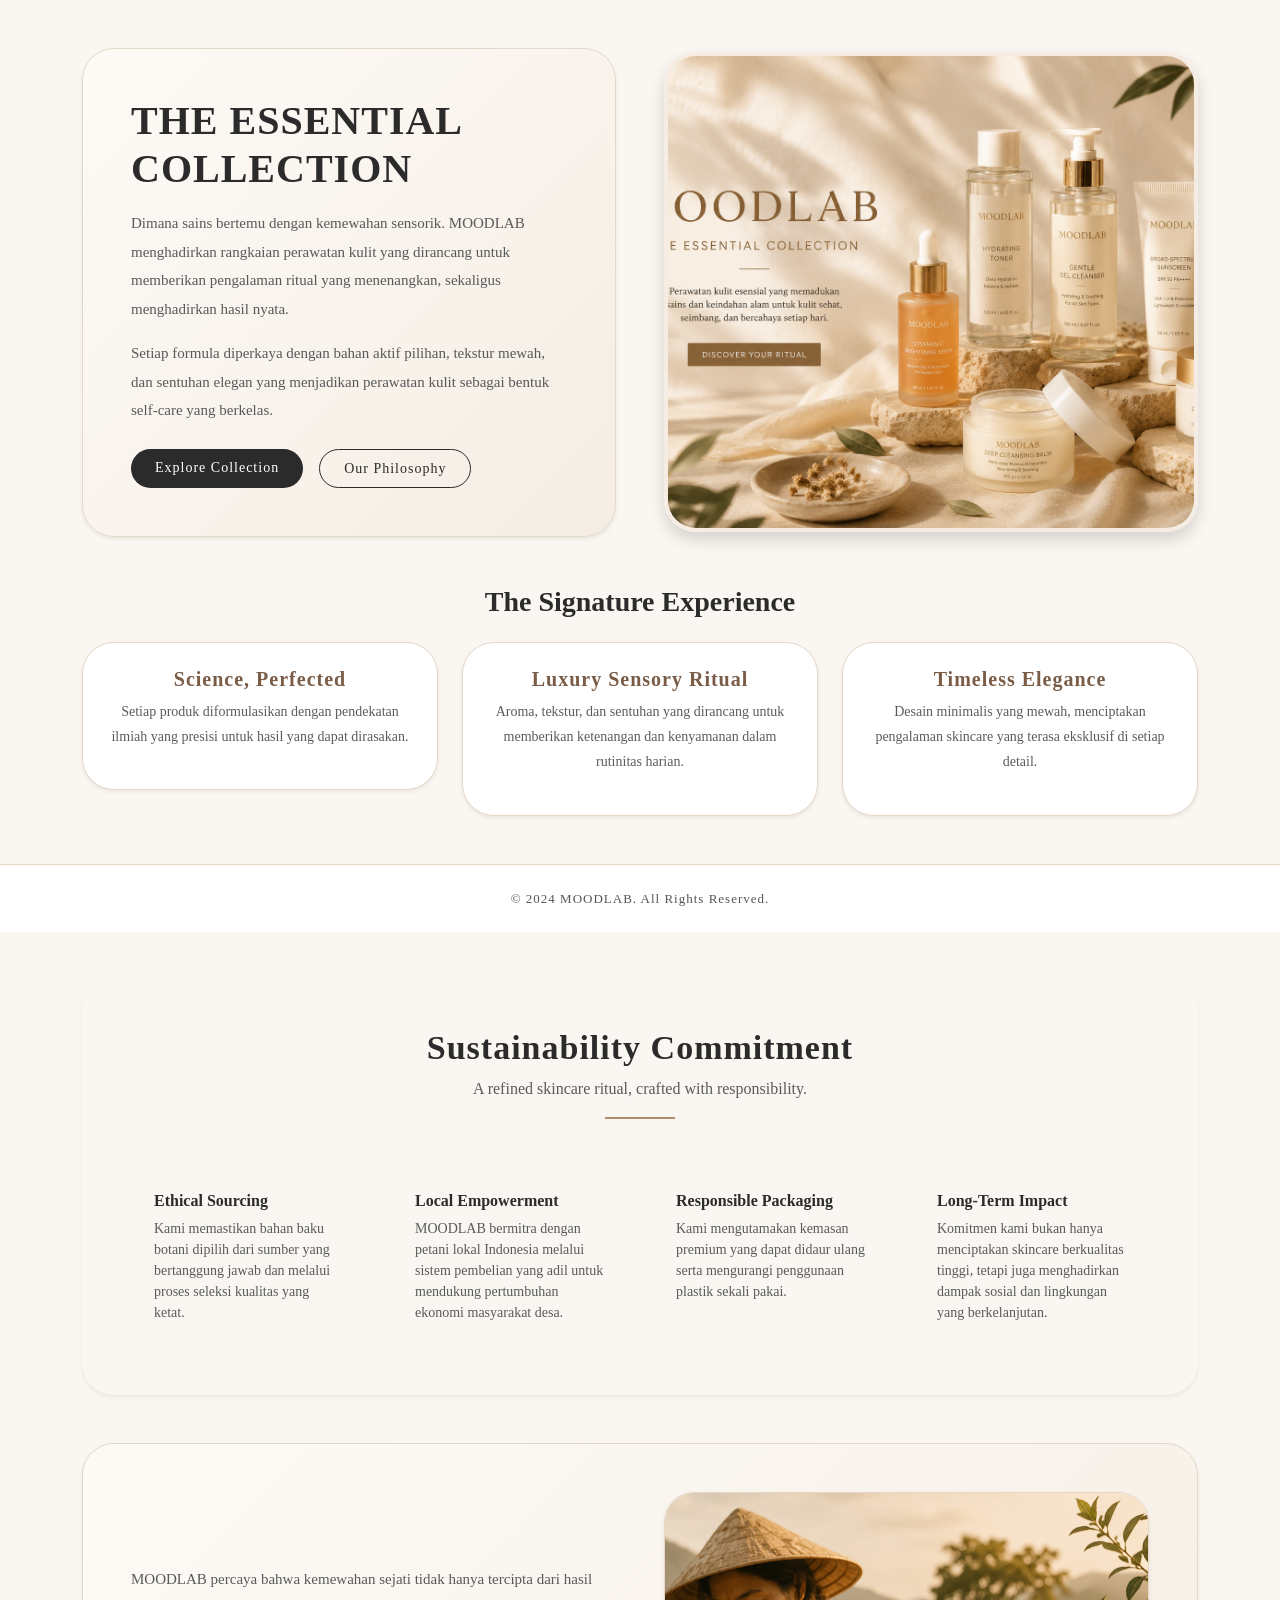
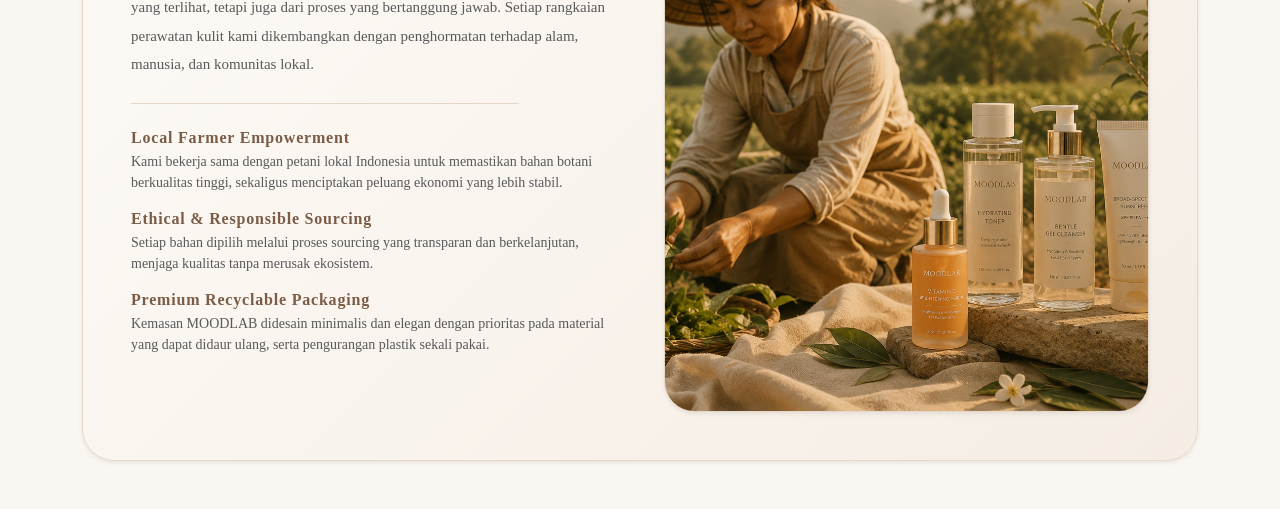
==== home.html @ 0cb08655 "first commit" ====
<!DOCTYPE html>
<html lang="id">
<head>
  <meta charset="UTF-8">
  <meta name="viewport" content="width=device-width, initial-scale=1.0">
  <title>MOODLAB - Home</title>

  <link href="https://cdn.jsdelivr.net/npm/bootstrap@5.3.3/dist/css/bootstrap.min.css" rel="stylesheet">
  <link rel="stylesheet" href="style.css">
</head>

<body>

  <section class="container my-5">
    <div class="row align-items-center g-5">

      <div class="col-lg-6">
        <div class="hero-box p-5 rounded-5 shadow-sm">
          <h1 class="fw-bold hero-title">
            THE ESSENTIAL COLLECTION
          </h1>

          <p class="text-muted mt-3 hero-desc">
            Dimana sains bertemu dengan kemewahan sensorik.
            MOODLAB menghadirkan rangkaian perawatan kulit yang dirancang untuk
            memberikan pengalaman ritual yang menenangkan, sekaligus menghadirkan hasil nyata.
          </p>

          <p class="text-muted hero-desc">
            Setiap formula diperkaya dengan bahan aktif pilihan, tekstur mewah, dan sentuhan elegan
            yang menjadikan perawatan kulit sebagai bentuk self-care yang berkelas.
          </p>

          <div class="d-flex gap-3 mt-4">
            <a href="products.html" target="_self" class="btn btn-dark px-4 py-2 rounded-pill">
              Explore Collection
            </a>

            <a href="about.html" target="_self" class="btn btn-outline-dark px-4 py-2 rounded-pill">
              Our Philosophy
            </a>
          </div>
        </div>
      </div>

      <div class="col-lg-6 text-center">
        <img 
          src="homepage.png"
          class="img-fluid rounded-5 shadow hero-img"
          alt="MOODLAB Skincare Collection">
      </div>

    </div>
  </section>

  <section class="container my-5">
    <h3 class="fw-bold text-center mb-4">The Signature Experience</h3>

    <div class="row g-4 text-center">

      <div class="col-md-4">
        <div class="feature-box p-4 rounded-5 shadow-sm">
          <h5 class="fw-bold">Science, Perfected</h5>
          <p class="text-muted small">
            Setiap produk diformulasikan dengan pendekatan ilmiah yang presisi untuk hasil yang dapat dirasakan.
          </p>
        </div>
      </div>

      <div class="col-md-4">
        <div class="feature-box p-4 rounded-5 shadow-sm">
          <h5 class="fw-bold">Luxury Sensory Ritual</h5>
          <p class="text-muted small">
            Aroma, tekstur, dan sentuhan yang dirancang untuk memberikan ketenangan dan kenyamanan dalam rutinitas harian.
          </p>
        </div>
      </div>

      <div class="col-md-4">
        <div class="feature-box p-4 rounded-5 shadow-sm">
          <h5 class="fw-bold">Timeless Elegance</h5>
          <p class="text-muted small">
            Desain minimalis yang mewah, menciptakan pengalaman skincare yang terasa eksklusif di setiap detail.
          </p>
        </div>
      </div>

    </div>
  </section>

  <footer class="footer-section text-center py-4 mt-5">
    <p class="mb-0">© 2024 MOODLAB. All Rights Reserved.</p>
  </footer>

  <section class="container my-5">
  <div class="sustain-box p-5 rounded-5 shadow-sm">
    
    <div class="text-center mb-4">
      <h3 class="fw-bold sustain-title">Sustainability Commitment</h3>
      <p class="text-muted sustain-subtitle mb-0">
        A refined skincare ritual, crafted with responsibility.
      </p>
      <div class="about-line mx-auto mt-3"></div>
    </div>

    <div class="row g-4 mt-2">

      <div class="col-md-6 col-lg-3">
        <div class="sustain-card p-4 rounded-4 h-100">
          <h6 class="fw-bold sustain-heading">Ethical Sourcing</h6>
          <p class="text-muted small mb-0">
            Kami memastikan bahan baku botani dipilih dari sumber yang bertanggung jawab dan melalui proses seleksi kualitas yang ketat.
          </p>
        </div>
      </div>

      <div class="col-md-6 col-lg-3">
        <div class="sustain-card p-4 rounded-4 h-100">
          <h6 class="fw-bold sustain-heading">Local Empowerment</h6>
          <p class="text-muted small mb-0">
            MOODLAB bermitra dengan petani lokal Indonesia melalui sistem pembelian yang adil untuk mendukung pertumbuhan ekonomi masyarakat desa.
          </p>
        </div>
      </div>

      <div class="col-md-6 col-lg-3">
        <div class="sustain-card p-4 rounded-4 h-100">
          <h6 class="fw-bold sustain-heading">Responsible Packaging</h6>
          <p class="text-muted small mb-0">
            Kami mengutamakan kemasan premium yang dapat didaur ulang serta mengurangi penggunaan plastik sekali pakai.
          </p>
        </div>
      </div>

      <div class="col-md-6 col-lg-3">
        <div class="sustain-card p-4 rounded-4 h-100">
          <h6 class="fw-bold sustain-heading">Long-Term Impact</h6>
          <p class="text-muted small mb-0">
            Komitmen kami bukan hanya menciptakan skincare berkualitas tinggi, tetapi juga menghadirkan dampak sosial dan lingkungan yang berkelanjutan.
          </p>
        </div>
      </div>

    </div>

  </div>
</section>

<section class="container my-5">
  <div class="sustain-exclusive p-5 rounded-5 shadow-sm">

    <div class="row align-items-center g-5">

      <!-- Left Text -->
      <div class="col-lg-6">
        <h3 class="fw-bold sustain-title mb-3"></h3>
        <p class="text-muted sustain-desc">
          MOODLAB percaya bahwa kemewahan sejati tidak hanya tercipta dari hasil yang terlihat,
          tetapi juga dari proses yang bertanggung jawab. Setiap rangkaian perawatan kulit kami
          dikembangkan dengan penghormatan terhadap alam, manusia, dan komunitas lokal.
        </p>

        <div class="sustain-divider my-4"></div>

        <div class="sustain-point">
          <h6 class="fw-bold mb-1">Local Farmer Empowerment</h6>
          <p class="text-muted small mb-3">
            Kami bekerja sama dengan petani lokal Indonesia untuk memastikan bahan botani berkualitas tinggi,
            sekaligus menciptakan peluang ekonomi yang lebih stabil.
          </p>
        </div>

        <div class="sustain-point">
          <h6 class="fw-bold mb-1">Ethical & Responsible Sourcing</h6>
          <p class="text-muted small mb-3">
            Setiap bahan dipilih melalui proses sourcing yang transparan dan berkelanjutan,
            menjaga kualitas tanpa merusak ekosistem.
          </p>
        </div>

        <div class="sustain-point">
          <h6 class="fw-bold mb-1">Premium Recyclable Packaging</h6>
          <p class="text-muted small mb-0">
            Kemasan MOODLAB didesain minimalis dan elegan dengan prioritas pada material yang dapat didaur ulang,
            serta pengurangan plastik sekali pakai.
          </p>
        </div>

      </div>

      <!-- Right Image -->
<!-- Right Image -->
<div class="col-lg-6 text-center">
  <div class="sustain-img-box">
    <img 
      src="sustain.png"
      class="img-fluid sustain-img shadow-sm"
      alt="MOODLAB Sustainability">
  </div>
</div>
</section>

</body>
</html>
---- style.css ----
body {
  font-family: "Georgia", serif;
  background-color: #faf7f2;
  margin: 0;
  padding: 0;
  color: #2b2b2b;
}

/* Topbar */
.topbar {
  background-color: #cbb59d;
  color: white;
  font-size: 13px;
  padding: 10px;
  letter-spacing: 1px;
  font-weight: 500;
}

/* Navbar */
.custom-navbar {
  background-color: #ffffff;
}

.brand-text {
  font-size: 22px;
  letter-spacing: 4px;
  color: #7a5c47 !important;
  font-weight: bold;
}

.custom-navbar .nav-link {
  font-size: 14px;
  margin: 0 12px;
  color: #2b2b2b !important;
  font-weight: 500;
  letter-spacing: 1px;
  transition: 0.3s;
}

.custom-navbar .nav-link:hover {
  color: #b08b6e !important;
  text-decoration: underline;
}

.nav-icon {
  font-size: 13px;
  color: #2b2b2b;
  text-decoration: none;
  font-weight: 500;
  letter-spacing: 1px;
}

.nav-icon:hover {
  color: #b08b6e;
  text-decoration: underline;
}

/* iframe */
.content-frame {
  width: 100%;
  height: calc(100vh - 110px);
  border: none;
  background-color: #faf7f2;
}

/* Hero */
.hero-box {
  background: linear-gradient(135deg, #fdfaf6, #f5ede4);
  border: 1px solid #e6d8c8;
}

.hero-title {
  font-size: 40px;
  color: #2b2b2b;
  letter-spacing: 1px;
}

.hero-desc {
  font-size: 15px;
  line-height: 1.9;
  color: #555;
}

.hero-img {
  height: 480px;
  object-fit: cover;
  border: 4px solid #f5ede4;
}

/* Buttons */
.btn-dark {
  background-color: #2b2b2b !important;
  border: none;
  letter-spacing: 1px;
  font-size: 14px;
}

.btn-dark:hover {
  background-color: #7a5c47 !important;
}

.btn-outline-dark {
  border: 1px solid #2b2b2b !important;
  color: #2b2b2b !important;
  letter-spacing: 1px;
  font-size: 14px;
}

.btn-outline-dark:hover {
  background-color: #7a5c47 !important;
  color: white !important;
  border: 1px solid #7a5c47 !important;
}

/* Feature Box */
.feature-box {
  background-color: #ffffff;
  border: 1px solid #e6d8c8;
}

.feature-box h5 {
  color: #7a5c47;
  letter-spacing: 1px;
}

.feature-box p {
  font-size: 14px;
  line-height: 1.8;
}

/* Product Cards */
.product-img {
  height: 260px;
  width: 100%;
  object-fit: contain; 
  background-color: #faf7f2;
  padding: 15px;
}

.product-card {
  overflow: hidden;
}

.card-img-top {
  border-bottom: 1px solid #eee;
}

.product-card {
  background-color: #ffffff;
  transition: 0.3s ease;
}

.product-card:hover {
  transform: translateY(-6px);
  box-shadow: 0px 10px 25px rgba(0,0,0,0.08);
}

.product-card h5 {
  color: #2b2b2b;
}

.product-card p {
  font-size: 14px;
  color: #666;
}

/* Contact Form */
.contact-form {
  border: 1px solid #e6d8c8;
  background-color: #ffffff;
}

.form-control {
  border-radius: 12px;
  border: 1px solid #d9c8b5;
}

.form-control:focus {
  border-color: #b08b6e;
  box-shadow: 0 0 0 0.2rem rgba(176, 139, 110, 0.25);
}

/* Footer */
.footer-section {
  background-color: #ffffff;
  border-top: 1px solid #e6d8c8;
  font-size: 13px;
  color: #555;
  font-weight: 500;
  letter-spacing: 1px;
}

.about-text {
  font-size: 15px;
  line-height: 1.8;
}

.about-img {
  max-height: 600px;
  object-fit: cover;
}

/* ABOUT PAGE LUXURY LAYOUT */
.about-section {
  max-width: 1200px;
}

.about-title {
  letter-spacing: 1px;
  font-size: 42px;
}

.about-subtitle {
  font-size: 15px;
  letter-spacing: 0.5px;
}

.about-line {
  width: 70px;
  height: 2px;
  background-color: #b08b6e;
}

.about-heading {
  font-size: 22px;
  margin-bottom: 12px;
}

.about-text {
  font-size: 15px;
  line-height: 1.9;
}

.section-divider {
  margin: 28px 0;
  border-top: 1px solid #e6d8c8;
}

.about-list li {
  margin-bottom: 10px;
}

/* Portrait Image Styling */
.about-image-wrapper {
  position: sticky;
  top: 110px;
}

.about-portrait {
  width: 100%;
  height: 820px;
  object-fit: cover;
  border-radius: 30px;
  border: 1px solid #e6d8c8;
}

/* Sustainability Exclusive Section */
.sustain-exclusive {
  background: linear-gradient(135deg, #fdfaf6, #f5ede4);
  border: 1px solid #e6d8c8;
}

.sustain-title {
  font-size: 34px;
  letter-spacing: 1px;
  color: #2b2b2b;
}

.sustain-desc {
  font-size: 15px;
  line-height: 1.9;
}

.sustain-divider {
  border-top: 1px solid #e6d8c8;
  width: 80%;
}

.sustain-point h6 {
  letter-spacing: 0.8px;
  color: #7a5c47;
}

.sustain-img {
  width: 100%;
  height: 520px;
  object-fit: cover;
  border-radius: 30px;
  border: 1px solid #e6d8c8;
}

/* Checkout Page */
.checkout-box {
  background-color: #ffffff;
  border: 1px solid #e6d8c8;
}

.checkout-summary {
  background: linear-gradient(135deg, #fdfaf6, #f5ede4);
  border: 1px solid #e6d8c8;
}
/* Bag Page */
.bag-img {
  width: 85px;
  height: 85px;
  object-fit: contain;
  border: 1px solid #e6d8c8;
  border-radius: 16px;
  padding: 8px;
  background-color: #faf7f2;
}

.bag-qty {
  width: 70px;
  border-radius: 12px;
  border: 1px solid #d9c8b5;
}
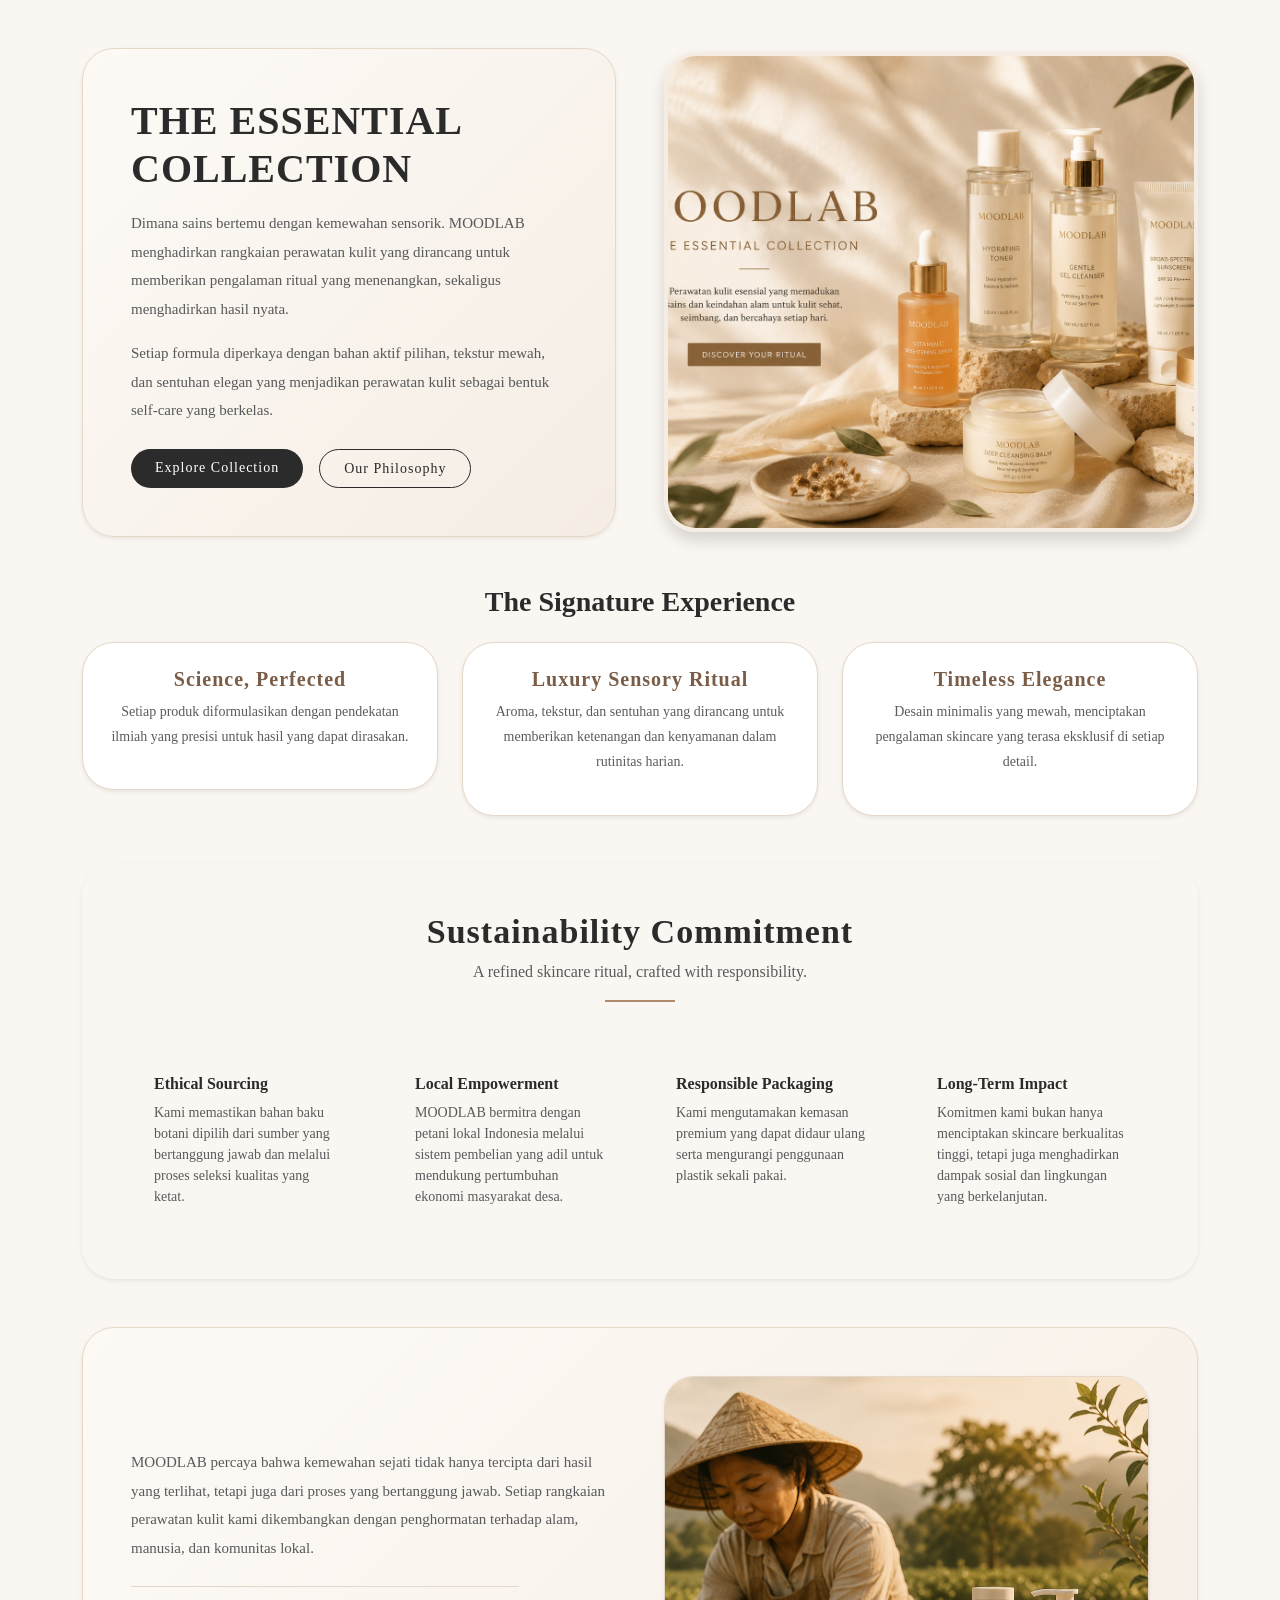
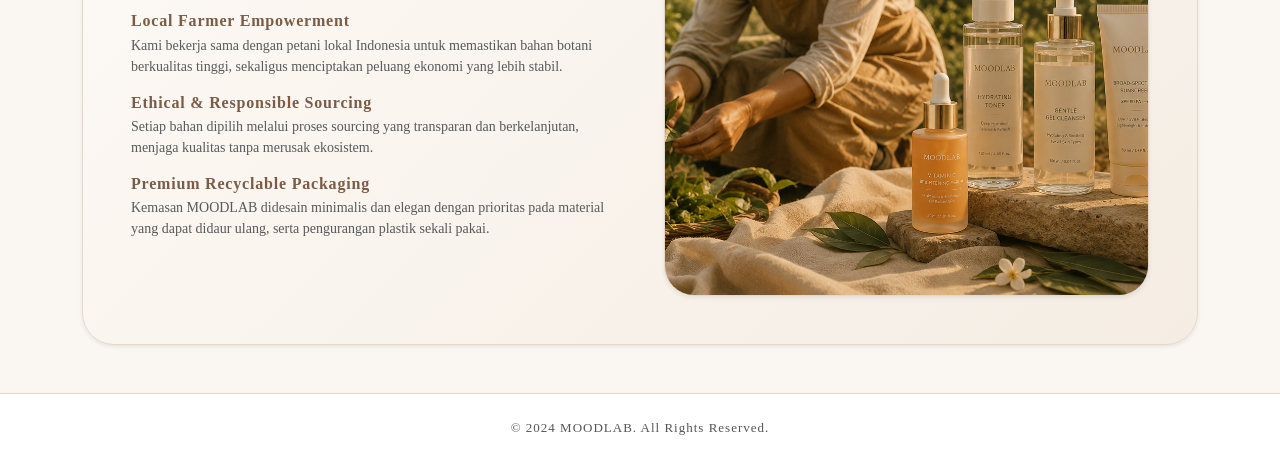
==== commit f5cc4c17: "Update home.html" ====
--- a/home.html
+++ b/home.html
@@ -87,10 +87,6 @@
 
     </div>
   </section>
-
-  <footer class="footer-section text-center py-4 mt-5">
-    <p class="mb-0">© 2024 MOODLAB. All Rights Reserved.</p>
-  </footer>
 
   <section class="container my-5">
   <div class="sustain-box p-5 rounded-5 shadow-sm">
@@ -199,6 +195,9 @@
   </div>
 </div>
 </section>
+  <footer class="footer-section text-center py-4 mt-5">
+    <p class="mb-0">© 2024 MOODLAB. All Rights Reserved.</p>
+  </footer>      
 
 </body>
-</html>+</html>
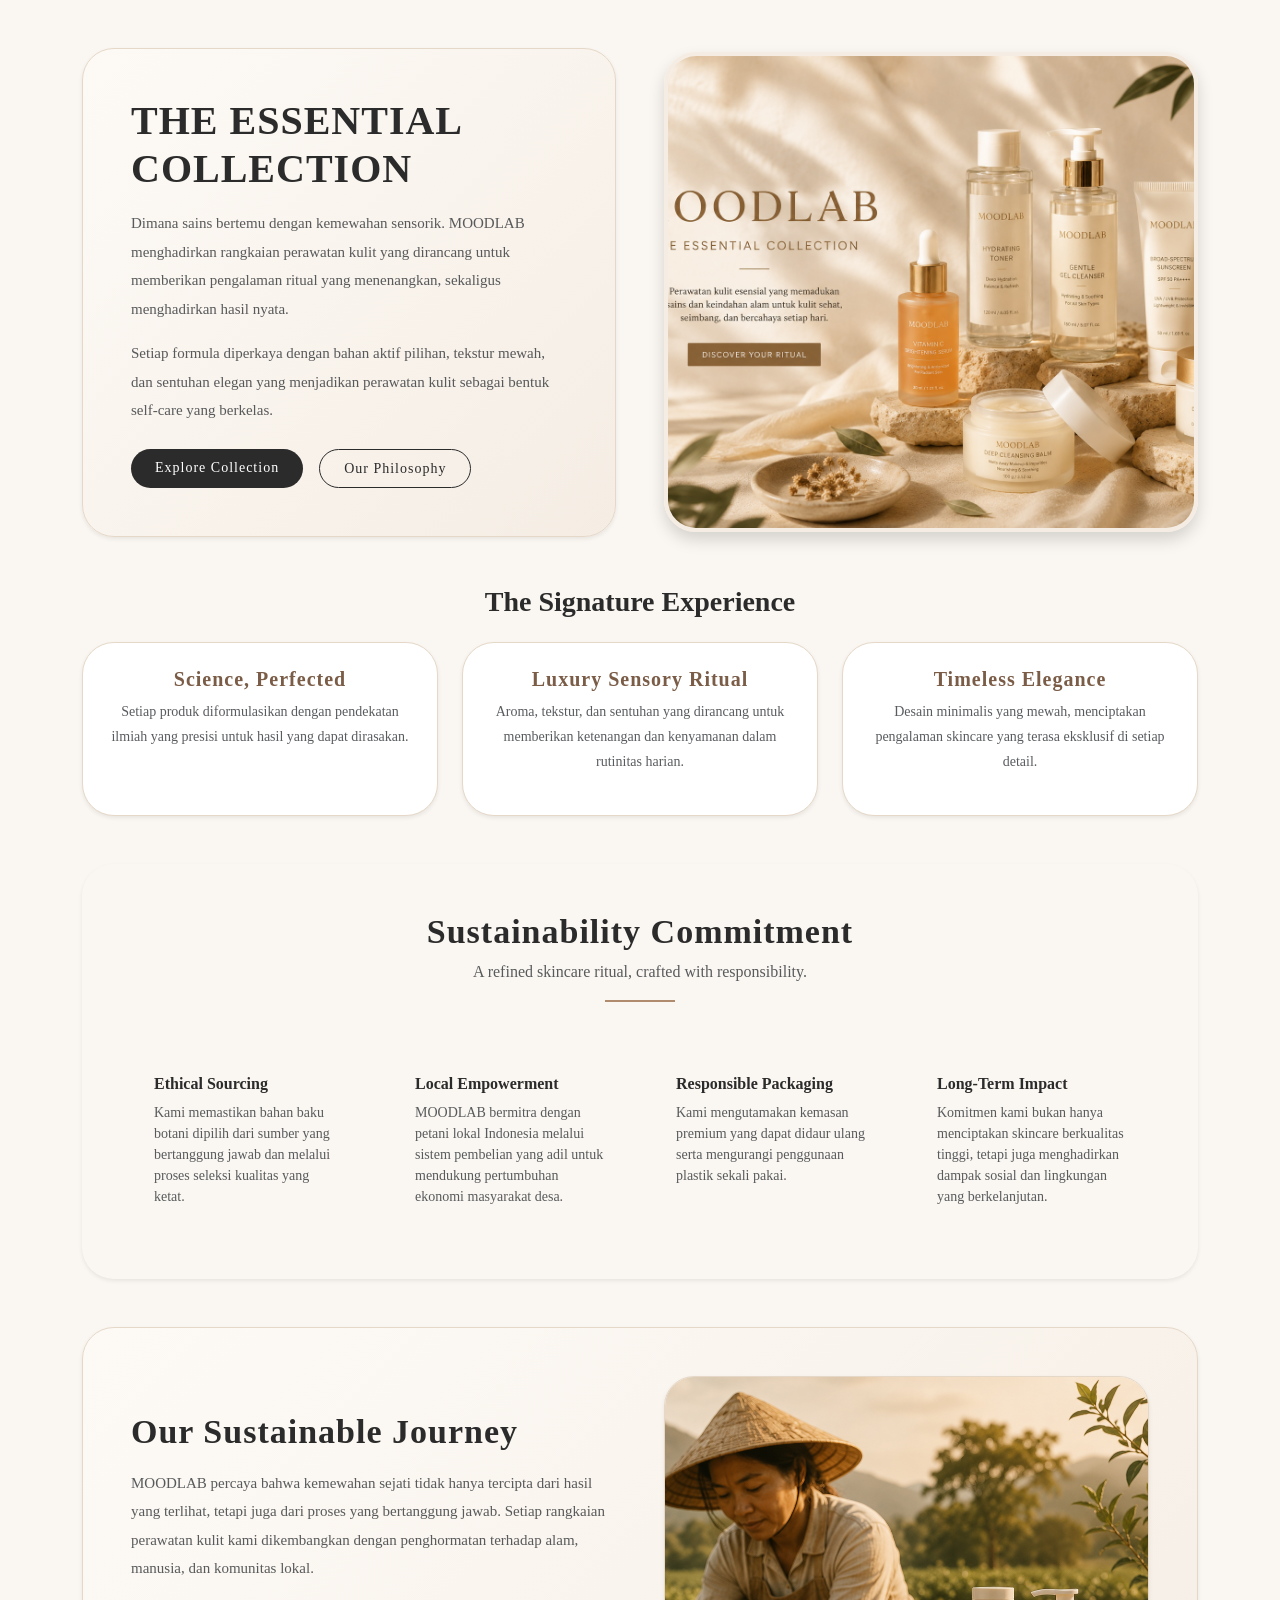
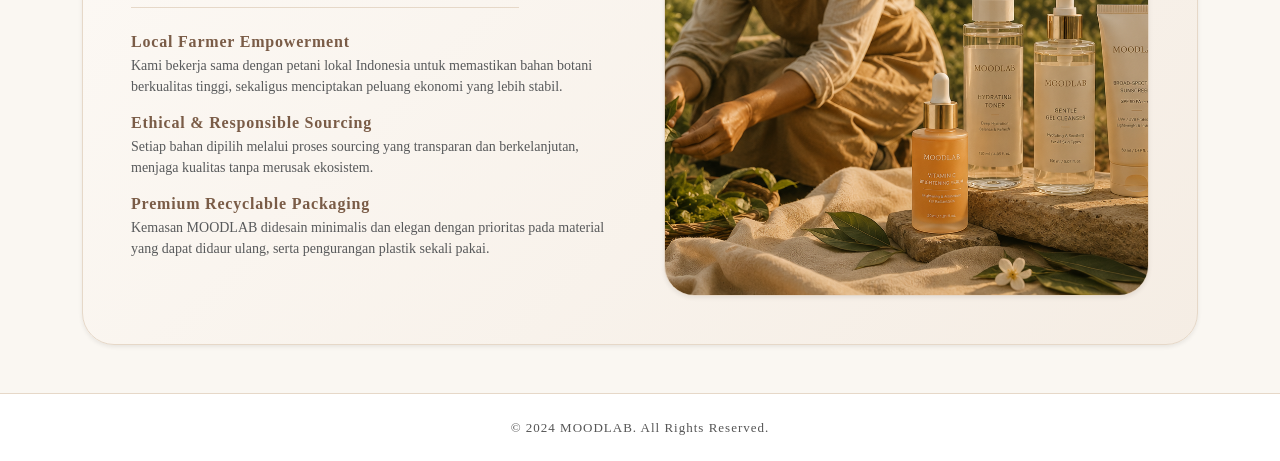
==== commit 20bfb0a7: "Update home.html" ====
--- a/home.html
+++ b/home.html
@@ -11,14 +11,13 @@
 
 <body>
 
+  <!-- HERO -->
   <section class="container my-5">
     <div class="row align-items-center g-5">
 
       <div class="col-lg-6">
         <div class="hero-box p-5 rounded-5 shadow-sm">
-          <h1 class="fw-bold hero-title">
-            THE ESSENTIAL COLLECTION
-          </h1>
+          <h1 class="fw-bold hero-title">THE ESSENTIAL COLLECTION</h1>
 
           <p class="text-muted mt-3 hero-desc">
             Dimana sains bertemu dengan kemewahan sensorik.
@@ -31,7 +30,7 @@
             yang menjadikan perawatan kulit sebagai bentuk self-care yang berkelas.
           </p>
 
-          <div class="d-flex gap-3 mt-4">
+          <div class="d-flex gap-3 mt-4 flex-wrap">
             <a href="products.html" target="_self" class="btn btn-dark px-4 py-2 rounded-pill">
               Explore Collection
             </a>
@@ -53,13 +52,13 @@
     </div>
   </section>
 
+  <!-- SIGNATURE EXPERIENCE -->
   <section class="container my-5">
     <h3 class="fw-bold text-center mb-4">The Signature Experience</h3>
 
     <div class="row g-4 text-center">
-
       <div class="col-md-4">
-        <div class="feature-box p-4 rounded-5 shadow-sm">
+        <div class="feature-box p-4 rounded-5 shadow-sm h-100">
           <h5 class="fw-bold">Science, Perfected</h5>
           <p class="text-muted small">
             Setiap produk diformulasikan dengan pendekatan ilmiah yang presisi untuk hasil yang dapat dirasakan.
@@ -68,7 +67,7 @@
       </div>
 
       <div class="col-md-4">
-        <div class="feature-box p-4 rounded-5 shadow-sm">
+        <div class="feature-box p-4 rounded-5 shadow-sm h-100">
           <h5 class="fw-bold">Luxury Sensory Ritual</h5>
           <p class="text-muted small">
             Aroma, tekstur, dan sentuhan yang dirancang untuk memberikan ketenangan dan kenyamanan dalam rutinitas harian.
@@ -77,127 +76,130 @@
       </div>
 
       <div class="col-md-4">
-        <div class="feature-box p-4 rounded-5 shadow-sm">
+        <div class="feature-box p-4 rounded-5 shadow-sm h-100">
           <h5 class="fw-bold">Timeless Elegance</h5>
           <p class="text-muted small">
             Desain minimalis yang mewah, menciptakan pengalaman skincare yang terasa eksklusif di setiap detail.
           </p>
         </div>
       </div>
-
-    </div>
-  </section>
-
-  <section class="container my-5">
-  <div class="sustain-box p-5 rounded-5 shadow-sm">
-    
-    <div class="text-center mb-4">
-      <h3 class="fw-bold sustain-title">Sustainability Commitment</h3>
-      <p class="text-muted sustain-subtitle mb-0">
-        A refined skincare ritual, crafted with responsibility.
-      </p>
-      <div class="about-line mx-auto mt-3"></div>
-    </div>
-
-    <div class="row g-4 mt-2">
-
-      <div class="col-md-6 col-lg-3">
-        <div class="sustain-card p-4 rounded-4 h-100">
-          <h6 class="fw-bold sustain-heading">Ethical Sourcing</h6>
-          <p class="text-muted small mb-0">
-            Kami memastikan bahan baku botani dipilih dari sumber yang bertanggung jawab dan melalui proses seleksi kualitas yang ketat.
-          </p>
-        </div>
-      </div>
-
-      <div class="col-md-6 col-lg-3">
-        <div class="sustain-card p-4 rounded-4 h-100">
-          <h6 class="fw-bold sustain-heading">Local Empowerment</h6>
-          <p class="text-muted small mb-0">
-            MOODLAB bermitra dengan petani lokal Indonesia melalui sistem pembelian yang adil untuk mendukung pertumbuhan ekonomi masyarakat desa.
-          </p>
-        </div>
-      </div>
-
-      <div class="col-md-6 col-lg-3">
-        <div class="sustain-card p-4 rounded-4 h-100">
-          <h6 class="fw-bold sustain-heading">Responsible Packaging</h6>
-          <p class="text-muted small mb-0">
-            Kami mengutamakan kemasan premium yang dapat didaur ulang serta mengurangi penggunaan plastik sekali pakai.
-          </p>
-        </div>
-      </div>
-
-      <div class="col-md-6 col-lg-3">
-        <div class="sustain-card p-4 rounded-4 h-100">
-          <h6 class="fw-bold sustain-heading">Long-Term Impact</h6>
-          <p class="text-muted small mb-0">
-            Komitmen kami bukan hanya menciptakan skincare berkualitas tinggi, tetapi juga menghadirkan dampak sosial dan lingkungan yang berkelanjutan.
-          </p>
-        </div>
-      </div>
-
-    </div>
-
-  </div>
-</section>
-
-<section class="container my-5">
-  <div class="sustain-exclusive p-5 rounded-5 shadow-sm">
-
-    <div class="row align-items-center g-5">
-
-      <!-- Left Text -->
-      <div class="col-lg-6">
-        <h3 class="fw-bold sustain-title mb-3"></h3>
-        <p class="text-muted sustain-desc">
-          MOODLAB percaya bahwa kemewahan sejati tidak hanya tercipta dari hasil yang terlihat,
-          tetapi juga dari proses yang bertanggung jawab. Setiap rangkaian perawatan kulit kami
-          dikembangkan dengan penghormatan terhadap alam, manusia, dan komunitas lokal.
+    </div>
+  </section>
+
+  <!-- SUSTAINABILITY BOX -->
+  <section class="container my-5">
+    <div class="sustain-box p-5 rounded-5 shadow-sm">
+
+      <div class="text-center mb-4">
+        <h3 class="fw-bold sustain-title">Sustainability Commitment</h3>
+        <p class="text-muted sustain-subtitle mb-0">
+          A refined skincare ritual, crafted with responsibility.
         </p>
-
-        <div class="sustain-divider my-4"></div>
-
-        <div class="sustain-point">
-          <h6 class="fw-bold mb-1">Local Farmer Empowerment</h6>
-          <p class="text-muted small mb-3">
-            Kami bekerja sama dengan petani lokal Indonesia untuk memastikan bahan botani berkualitas tinggi,
-            sekaligus menciptakan peluang ekonomi yang lebih stabil.
-          </p>
-        </div>
-
-        <div class="sustain-point">
-          <h6 class="fw-bold mb-1">Ethical & Responsible Sourcing</h6>
-          <p class="text-muted small mb-3">
-            Setiap bahan dipilih melalui proses sourcing yang transparan dan berkelanjutan,
-            menjaga kualitas tanpa merusak ekosistem.
-          </p>
-        </div>
-
-        <div class="sustain-point">
-          <h6 class="fw-bold mb-1">Premium Recyclable Packaging</h6>
-          <p class="text-muted small mb-0">
-            Kemasan MOODLAB didesain minimalis dan elegan dengan prioritas pada material yang dapat didaur ulang,
-            serta pengurangan plastik sekali pakai.
-          </p>
-        </div>
-
-      </div>
-
-      <!-- Right Image -->
-<!-- Right Image -->
-<div class="col-lg-6 text-center">
-  <div class="sustain-img-box">
-    <img 
-      src="sustain.png"
-      class="img-fluid sustain-img shadow-sm"
-      alt="MOODLAB Sustainability">
-  </div>
-</div>
-</section>
+        <div class="about-line mx-auto mt-3"></div>
+      </div>
+
+      <div class="row g-4 mt-2">
+        <div class="col-md-6 col-lg-3">
+          <div class="sustain-card p-4 rounded-4 h-100">
+            <h6 class="fw-bold sustain-heading">Ethical Sourcing</h6>
+            <p class="text-muted small mb-0">
+              Kami memastikan bahan baku botani dipilih dari sumber yang bertanggung jawab dan melalui proses seleksi kualitas yang ketat.
+            </p>
+          </div>
+        </div>
+
+        <div class="col-md-6 col-lg-3">
+          <div class="sustain-card p-4 rounded-4 h-100">
+            <h6 class="fw-bold sustain-heading">Local Empowerment</h6>
+            <p class="text-muted small mb-0">
+              MOODLAB bermitra dengan petani lokal Indonesia melalui sistem pembelian yang adil untuk mendukung pertumbuhan ekonomi masyarakat desa.
+            </p>
+          </div>
+        </div>
+
+        <div class="col-md-6 col-lg-3">
+          <div class="sustain-card p-4 rounded-4 h-100">
+            <h6 class="fw-bold sustain-heading">Responsible Packaging</h6>
+            <p class="text-muted small mb-0">
+              Kami mengutamakan kemasan premium yang dapat didaur ulang serta mengurangi penggunaan plastik sekali pakai.
+            </p>
+          </div>
+        </div>
+
+        <div class="col-md-6 col-lg-3">
+          <div class="sustain-card p-4 rounded-4 h-100">
+            <h6 class="fw-bold sustain-heading">Long-Term Impact</h6>
+            <p class="text-muted small mb-0">
+              Komitmen kami bukan hanya menciptakan skincare berkualitas tinggi, tetapi juga menghadirkan dampak sosial dan lingkungan yang berkelanjutan.
+            </p>
+          </div>
+        </div>
+      </div>
+
+    </div>
+  </section>
+
+  <!-- SUSTAINABILITY EXCLUSIVE -->
+  <section class="container my-5">
+    <div class="sustain-exclusive p-5 rounded-5 shadow-sm">
+
+      <div class="row align-items-center g-5">
+
+        <!-- Left Text -->
+        <div class="col-lg-6">
+          <h3 class="fw-bold sustain-title mb-3">Our Sustainable Journey</h3>
+
+          <p class="text-muted sustain-desc">
+            MOODLAB percaya bahwa kemewahan sejati tidak hanya tercipta dari hasil yang terlihat,
+            tetapi juga dari proses yang bertanggung jawab. Setiap rangkaian perawatan kulit kami
+            dikembangkan dengan penghormatan terhadap alam, manusia, dan komunitas lokal.
+          </p>
+
+          <div class="sustain-divider my-4"></div>
+
+          <div class="sustain-point">
+            <h6 class="fw-bold mb-1">Local Farmer Empowerment</h6>
+            <p class="text-muted small mb-3">
+              Kami bekerja sama dengan petani lokal Indonesia untuk memastikan bahan botani berkualitas tinggi,
+              sekaligus menciptakan peluang ekonomi yang lebih stabil.
+            </p>
+          </div>
+
+          <div class="sustain-point">
+            <h6 class="fw-bold mb-1">Ethical & Responsible Sourcing</h6>
+            <p class="text-muted small mb-3">
+              Setiap bahan dipilih melalui proses sourcing yang transparan dan berkelanjutan,
+              menjaga kualitas tanpa merusak ekosistem.
+            </p>
+          </div>
+
+          <div class="sustain-point">
+            <h6 class="fw-bold mb-1">Premium Recyclable Packaging</h6>
+            <p class="text-muted small mb-0">
+              Kemasan MOODLAB didesain minimalis dan elegan dengan prioritas pada material yang dapat didaur ulang,
+              serta pengurangan plastik sekali pakai.
+            </p>
+          </div>
+        </div>
+
+        <!-- Right Image -->
+        <div class="col-lg-6 text-center">
+          <div class="sustain-img-box">
+            <img 
+              src="sustain.png"
+              class="img-fluid sustain-img shadow-sm"
+              alt="MOODLAB Sustainability">
+          </div>
+        </div>
+
+      </div>
+    </div>
+  </section>
+
+  <!-- FOOTER -->
   <footer class="footer-section text-center py-4 mt-5">
     <p class="mb-0">© 2024 MOODLAB. All Rights Reserved.</p>
-  </footer>      
+  </footer>
 
 </body>
 </html>
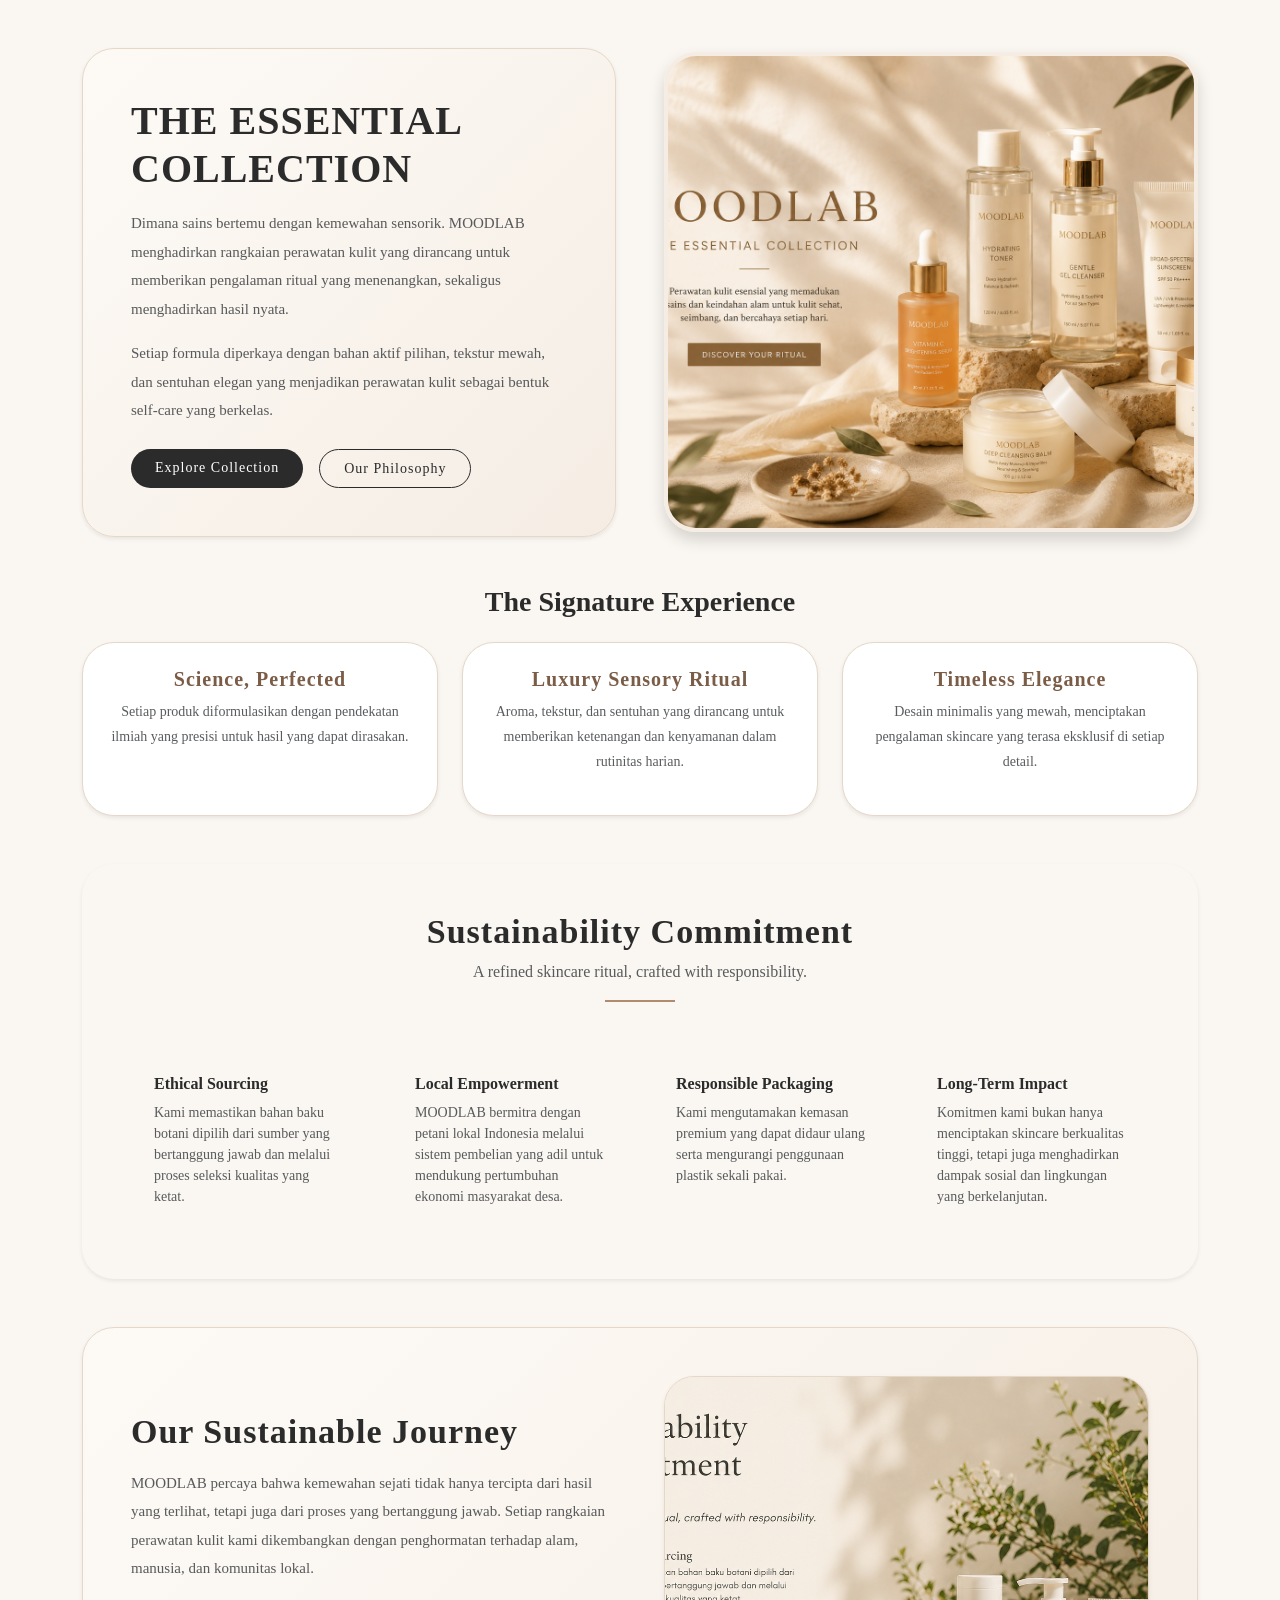
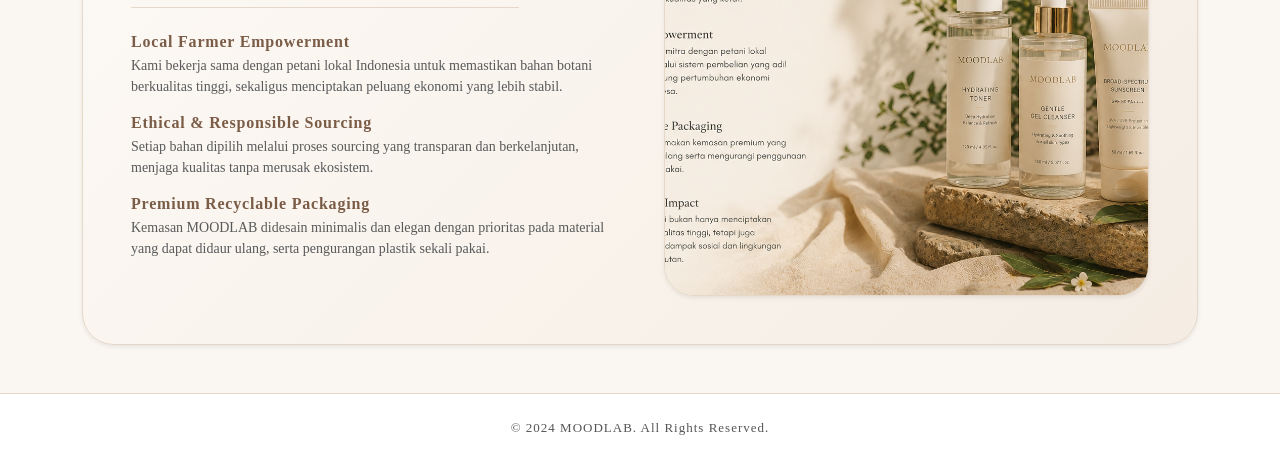
==== commit 61b01058: "Update home.html" ====
--- a/home.html
+++ b/home.html
@@ -186,7 +186,7 @@
         <div class="col-lg-6 text-center">
           <div class="sustain-img-box">
             <img 
-              src="sustain.png"
+              src="sustainn.png"
               class="img-fluid sustain-img shadow-sm"
               alt="MOODLAB Sustainability">
           </div>
--- a/style.css
+++ b/style.css
@@ -128,38 +128,42 @@
   line-height: 1.8;
 }
 
-/* Product Cards */
+/* Product Cards (Uniform Grid) */
+.product-card {
+  background-color: #ffffff;
+  overflow: hidden;
+  transition: 0.3s ease;
+}
+
+.product-card:hover {
+  transform: translateY(-6px);
+  box-shadow: 0px 10px 25px rgba(0, 0, 0, 0.08);
+}
+
 .product-img {
-  height: 260px;
   width: 100%;
-  object-fit: contain; 
+  height: 250px;
+  object-fit: contain;
   background-color: #faf7f2;
   padding: 15px;
-}
-
-.product-card {
+  border-bottom: 1px solid #eee;
+}
+
+.product-card h5 {
+  color: #2b2b2b;
+}
+
+.product-subtitle {
+  margin-bottom: 8px;
+}
+
+.product-desc {
+  display: -webkit-box;
+  -webkit-line-clamp: 4;
+  -webkit-box-orient: vertical;
   overflow: hidden;
-}
-
-.card-img-top {
-  border-bottom: 1px solid #eee;
-}
-
-.product-card {
-  background-color: #ffffff;
-  transition: 0.3s ease;
-}
-
-.product-card:hover {
-  transform: translateY(-6px);
-  box-shadow: 0px 10px 25px rgba(0,0,0,0.08);
-}
-
-.product-card h5 {
-  color: #2b2b2b;
-}
-
-.product-card p {
+  line-height: 1.6;
+  min-height: 110px;
   font-size: 14px;
   color: #666;
 }
@@ -190,17 +194,7 @@
   letter-spacing: 1px;
 }
 
-.about-text {
-  font-size: 15px;
-  line-height: 1.8;
-}
-
-.about-img {
-  max-height: 600px;
-  object-fit: cover;
-}
-
-/* ABOUT PAGE LUXURY LAYOUT */
+/* About Page */
 .about-section {
   max-width: 1200px;
 }
@@ -299,6 +293,7 @@
   background: linear-gradient(135deg, #fdfaf6, #f5ede4);
   border: 1px solid #e6d8c8;
 }
+
 /* Bag Page */
 .bag-img {
   width: 85px;
@@ -314,4 +309,30 @@
   width: 70px;
   border-radius: 12px;
   border: 1px solid #d9c8b5;
-}+}
+
+/* Responsive Fix */
+@media (max-width: 768px) {
+  .hero-img {
+    height: auto;
+    object-fit: contain;
+  }
+
+  .sustain-img {
+    height: auto !important;
+    object-fit: contain !important;
+  }
+
+  .about-portrait {
+    height: auto;
+  }
+}
+
+/* Luxury Product Price */
+.product-price {
+  font-size: 15px;
+  font-weight: 600;
+  letter-spacing: 0.6px;
+  color: #7a5c47;
+  margin-bottom: 10px;
+}
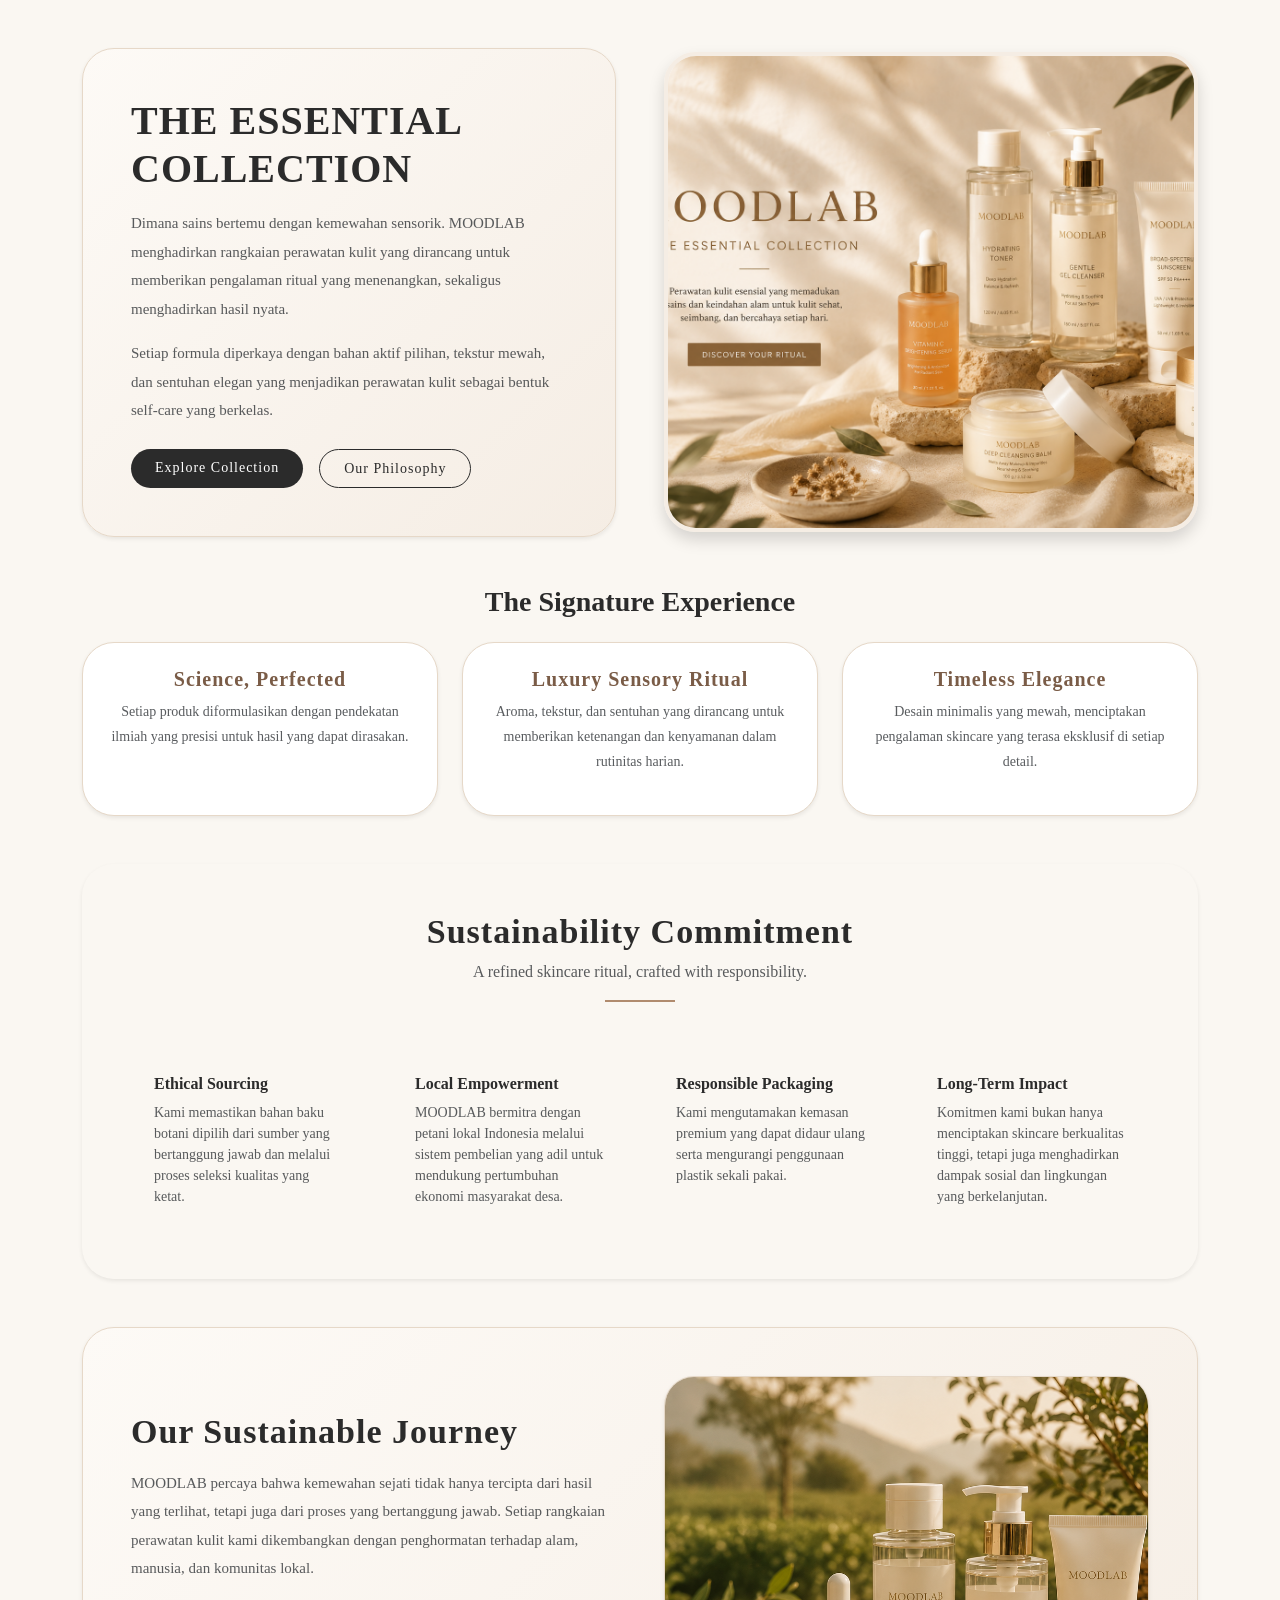
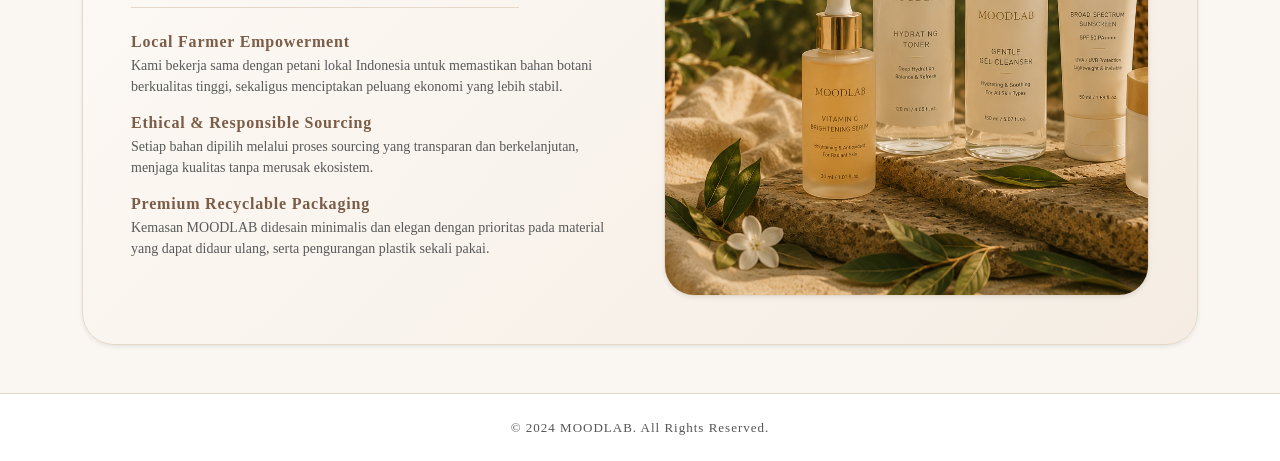
==== commit 66008e7f: "Update home.html" ====
--- a/home.html
+++ b/home.html
@@ -186,7 +186,7 @@
         <div class="col-lg-6 text-center">
           <div class="sustain-img-box">
             <img 
-              src="sustainn.png"
+              src="sustaiin.png"
               class="img-fluid sustain-img shadow-sm"
               alt="MOODLAB Sustainability">
           </div>
